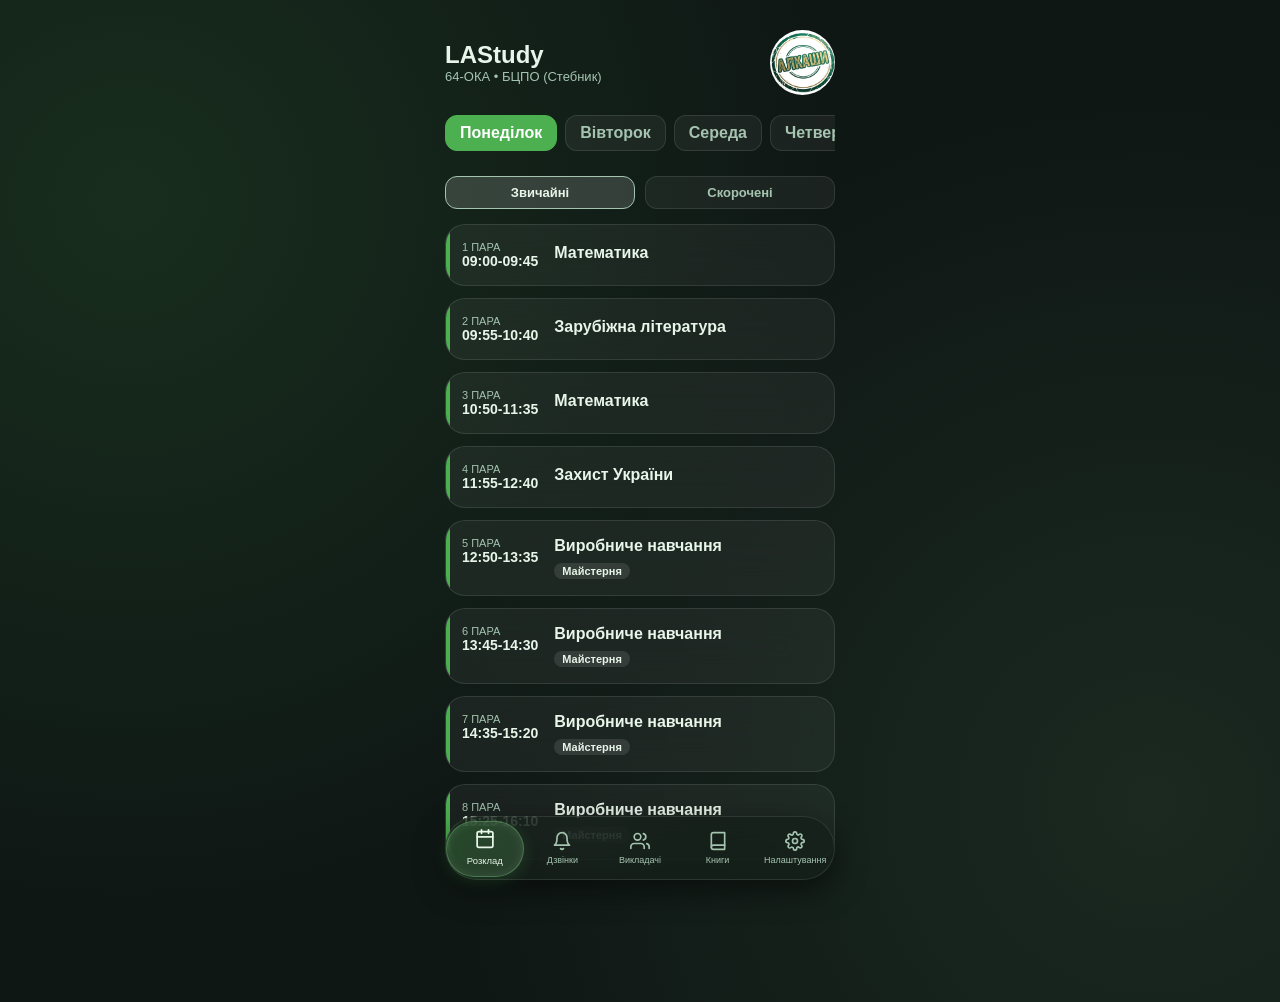
==== study/index.html @ 7fcb8251 "Implement book section with cards in index.html Added a new book section with cards displaying book " ====
<!DOCTYPE html>
<html lang="uk">
<head>
    <meta charset="UTF-8">
    <meta name="viewport" content="width=device-width, initial-scale=1.0, maximum-scale=1.0, user-scalable=no">
    <title>LAStudy - БЦПО 64-ОКА</title>
    
    <link rel="manifest" href="manifest.json">
    <meta name="theme-color" content="#4CAF50">
    <meta name="apple-mobile-web-app-capable" content="yes">
    <meta name="apple-mobile-web-app-status-bar-style" content="black-translucent">
    <link rel="apple-touch-icon" href="stamp.png">

    <style>
        :root {
            --bg: #0f1715;
            --glass: rgba(255, 255, 255, 0.05);
            --glass-border: rgba(255, 255, 255, 0.1);
            --primary: #4CAF50;
            --accent: #81C784;
            --text: #E8F5E9;
            --text-muted: #A5C4B0;
            --danger: #FF5252;
        }
        
        body.theme-independence {
            --bg: #0a1930;
            --primary: #0057B7;
            --accent: #FFD700;
            --glass: rgba(255, 255, 255, 0.08);
            --glass-border: rgba(255, 215, 0, 0.3);
        }

        * { box-sizing: border-box; margin: 0; padding: 0; font-family: -apple-system, BlinkMacSystemFont, "Segoe UI", Roboto, sans-serif; -webkit-tap-highlight-color: transparent; }
        body { background: var(--bg); background-image: radial-gradient(circle at 10% 20%, rgba(76, 175, 80, 0.15) 0%, transparent 50%), radial-gradient(circle at 90% 80%, rgba(129, 199, 132, 0.1) 0%, transparent 50%); color: var(--text); min-height: 100vh; display: flex; justify-content: center; transition: background 0.5s; overflow-x: hidden; }
        
        .app-container { width: 100%; max-width: 430px; padding: 20px 20px 130px 20px; position: relative; }
        
        header { display: flex; justify-content: space-between; align-items: center; margin-bottom: 20px; margin-top: 10px; }
        .header-title h1 { font-size: 24px; font-weight: 800; }
        .header-title p { font-size: 13px; color: var(--text-muted); }
        .stamp-img { width: 65px; height: 65px; border-radius: 50%; object-fit: cover; mix-blend-mode: screen; filter: contrast(1.2); }

        .days-nav { display: flex; gap: 8px; overflow-x: auto; padding-bottom: 10px; margin-bottom: 15px; padding-right: 15px; scrollbar-width: thin; }
        .days-nav::-webkit-scrollbar { height: 4px; }
        .days-nav::-webkit-scrollbar-thumb { background: var(--glass-border); border-radius: 4px; }
        .day-btn { padding: 8px 14px; border-radius: 12px; background: var(--glass); border: 1px solid var(--glass-border); color: var(--text-muted); font-weight: 600; cursor: pointer; transition: 0.2s; white-space: nowrap; flex-shrink: 0; }
        .day-btn.active { background: var(--primary); color: white; border-color: var(--primary); }

        .schedule-mode-toggle { display: flex; gap: 10px; margin-bottom: 15px; }
        .schedule-mode-toggle button { flex: 1; padding: 8px; border-radius: 12px; background: var(--glass); border: 1px solid var(--glass-border); color: var(--text-muted); cursor: pointer; font-weight: 600; font-size: 13px; transition: 0.2s; }
        .schedule-mode-toggle button.active { background: rgba(255,255,255,0.15); color: var(--text); border-color: var(--text-muted); }

        .substitution-alert { background: rgba(255, 82, 82, 0.15); border: 1px solid rgba(255, 82, 82, 0.3); backdrop-filter: blur(20px); border-radius: 16px; padding: 16px; margin-bottom: 20px; display: none; animation: pulse 2s infinite alternate; align-items: center; gap: 12px; }
        .substitution-alert.show { display: flex; }
        @keyframes pulse { 0% { box-shadow: 0 0 0 0 rgba(255, 82, 82, 0.2); } 100% { box-shadow: 0 0 0 10px rgba(255, 82, 82, 0); } }
        .sub-text h3 { color: var(--danger); font-size: 15px; margin-bottom: 4px; }
        .sub-text p { font-size: 13px; color: var(--text); line-height: 1.4; }

        .class-card { 
            background: var(--glass); backdrop-filter: blur(24px); border: 1px solid var(--glass-border); 
            border-radius: 20px; padding: 16px; margin-bottom: 12px; display: flex; gap: 16px; 
            position: relative; transition: transform 0.3s cubic-bezier(0.34, 1.56, 0.64, 1), box-shadow 0.3s; 
            cursor: pointer; overflow: hidden;
        }
        .class-card:hover { transform: scale(1.02); box-shadow: 0 10px 25px rgba(0,0,0,0.3); z-index: 10; }
        .class-card::before { content: ''; position: absolute; top: 0; left: 0; width: 4px; height: 100%; background: var(--primary); border-radius: 4px 0 0 4px; }
        .class-card.is-sub { background: rgba(255, 82, 82, 0.05); border-color: rgba(255, 82, 82, 0.2); }
        .class-card.is-sub::before { background: var(--danger); }
        
        .time-col { display: flex; flex-direction: column; min-width: 75px; }
        .time-start { font-weight: bold; font-size: 14px; }
        .time-start.short-time { color: var(--accent); }
        .lesson-num { font-size: 11px; color: var(--text-muted); text-transform: uppercase; }
        
        .info-col { flex: 1; display: flex; flex-direction: column; justify-content: center; }
        .info-col h3 { font-size: 16px; margin-bottom: 4px; }
        .room-badge { display: inline-block; background: rgba(255,255,255,0.1); padding: 2px 8px; border-radius: 8px; font-size: 11px; margin-top: 4px; font-weight: 600; align-self: flex-start; }
        
        .sub-badge { color: var(--danger); font-size: 12px; font-weight: bold; margin-top: 4px; display: flex; align-items: center; gap: 6px; }
        .sub-badge svg { width: 14px; height: 14px; stroke: currentColor; fill: none; stroke-width: 2; stroke-linecap: round; stroke-linejoin: round; }
        .old-info { text-decoration: line-through; opacity: 0.5; font-size: 12px; margin-top: 2px; display: block; }
        
        .time-info {
            max-height: 0; opacity: 0; overflow: hidden; transition: all 0.3s ease;
            font-size: 12px; font-weight: 600; margin-top: 0;
            display: flex; align-items: center; gap: 6px;
        }
        .class-card:hover .time-info { max-height: 30px; opacity: 1; margin-top: 8px; }
        .time-info svg { width: 14px; height: 14px; stroke: currentColor; fill: none; stroke-width: 2; stroke-linecap: round; stroke-linejoin: round; }

        .bell-toggle { display: flex; gap: 10px; margin-bottom: 20px; }
        .bell-toggle button { flex: 1; padding: 10px; border-radius: 12px; background: var(--glass); border: 1px solid var(--glass-border); color: var(--text); cursor: pointer; font-weight: 600; }
        .bell-toggle button.active { background: var(--primary); border-color: var(--primary); color: white; }
        
        .bell-row { display: flex; justify-content: space-between; align-items: center; padding: 12px 16px; background: var(--glass); border: 1px solid var(--glass-border); border-radius: 12px; margin-bottom: 8px; }
        .bell-num { font-weight: bold; color: var(--accent); width: 30px; }
        .bell-time { flex: 1; font-size: 15px; }
        .bell-break { font-size: 12px; color: var(--text-muted); background: rgba(255,255,255,0.1); padding: 2px 8px; border-radius: 6px; }

        .teacher-card { background: var(--glass); backdrop-filter: blur(24px); border: 1px solid var(--glass-border); border-radius: 16px; padding: 16px; margin-bottom: 12px; }
        .teacher-card h3 { font-size: 16px; margin-bottom: 6px; color: var(--primary); }
        .teacher-card .subjects { font-size: 13px; color: var(--text); margin-bottom: 8px; line-height: 1.4; }
        .teacher-card .room { display: inline-flex; align-items: center; gap: 6px; font-size: 12px; font-weight: 600; color: var(--accent); background: rgba(129, 199, 132, 0.1); padding: 4px 10px; border-radius: 8px; }
        .teacher-card .room svg { width: 14px; height: 14px; stroke: currentColor; fill: none; stroke-width: 2; }

        .book-card { display: flex; gap: 16px; background: var(--glass); backdrop-filter: blur(24px); border: 1px solid var(--glass-border); border-radius: 16px; padding: 12px; margin-bottom: 12px; }
        .book-cover { width: 80px; height: 110px; border-radius: 8px; object-fit: cover; background: rgba(255,255,255,0.1); display: flex; align-items: center; justify-content: center; color: var(--text-muted); font-size: 24px; flex-shrink: 0; }
        .book-cover img { width: 100%; height: 100%; object-fit: cover; border-radius: 8px; }
        .book-info { flex: 1; display: flex; flex-direction: column; justify-content: center; }
        .book-info h3 { font-size: 15px; margin-bottom: 4px; line-height: 1.3; }
        .book-info p { font-size: 12px; color: var(--text-muted); margin-bottom: 10px; }
        .book-actions { display: flex; gap: 8px; }
        .btn-book { padding: 6px 12px; border-radius: 8px; font-size: 12px; font-weight: 600; text-decoration: none; display: inline-flex; align-items: center; gap: 4px; }
        .btn-read { background: var(--primary); color: white; }
        .btn-download { background: rgba(255,255,255,0.1); color: var(--text); }

        .liquid-nav-container {
            position: fixed; bottom: 20px; left: 50%; transform: translateX(-50%);
            width: calc(100% - 40px); max-width: 390px; height: 64px;
            background: rgba(20, 30, 25, 0.7);
            backdrop-filter: blur(30px); -webkit-backdrop-filter: blur(30px);
            border: 1px solid var(--glass-border);
            border-radius: 32px;
            box-shadow: 0 10px 30px rgba(0,0,0,0.5);
            z-index: 100; display: flex; justify-content: space-around; align-items: center;
            touch-action: none;
        }

        .nav-blob {
            position: absolute; top: 4px; left: 0;
            width: calc(100% / 5); height: 56px;
            background: linear-gradient(135deg, rgba(76, 175, 80, 0.3), rgba(129, 199, 132, 0.2));
            border: 1px solid rgba(129, 199, 132, 0.4);
            border-radius: 28px;
            backdrop-filter: blur(10px);
            box-shadow: 0 4px 15px rgba(76, 175, 80, 0.2), inset 0 0 10px rgba(255,255,255,0.1);
            transition: transform 0.4s cubic-bezier(0.34, 1.56, 0.64, 1);
            z-index: 1;
            pointer-events: none;
        }

        .nav-item {
            position: relative; z-index: 2; flex: 1; height: 100%;
            display: flex; flex-direction: column; justify-content: center; align-items: center;
            color: var(--text-muted); font-size: 9px; cursor: pointer;
            transition: color 0.3s, transform 0.3s;
        }
        .nav-item.active { color: var(--text); transform: scale(1.05); }
        .nav-icon svg { width: 20px; height: 20px; stroke: currentColor; fill: none; stroke-width: 2; stroke-linecap: round; stroke-linejoin: round; transition: transform 0.3s; margin-bottom: 2px; }
        .nav-item.active .nav-icon svg { transform: translateY(-2px); }

        .screen { display: none; } .screen.active { display: block; animation: fadeIn 0.3s ease; }
        @keyframes fadeIn { from { opacity: 0; transform: translateY(10px); } to { opacity: 1; transform: translateY(0); } }

        .about-card { background: var(--glass); border: 1px solid var(--glass-border); border-radius: 20px; padding: 24px; text-align: center; }
        .btn-tg { background: #229ED9; color: white; text-decoration: none; padding: 12px 24px; border-radius: 12px; font-weight: bold; display: flex; align-items: center; justify-content: center; gap: 8px; margin-top: 15px; width: 100%; border: none; cursor: pointer; }
    </style>
</head>
<body>

<div class="app-container">
    <header>
        <div class="header-title">
            <h1>LAStudy</h1>
            <p>64-ОКА • БЦПО (Стебник)</p>
        </div>
        <img src="stamp.png" alt="Алкаши" class="stamp-img">
    </header>

    <div id="tab-schedule" class="screen active">
        <div class="days-nav" id="daysNav"></div>
        <div class="schedule-mode-toggle">
            <button id="btnModeRegular" class="active" onclick="setScheduleMode('regular')">Звичайні</button>
            <button id="btnModeShort" onclick="setScheduleMode('short')">Скорочені</button>
        </div>
        <div class="substitution-alert" id="subAlert">
            <div style="color: #FF5252;">
                <svg width="24" height="24" viewBox="0 0 24 24" fill="none" stroke="currentColor" stroke-width="2" stroke-linecap="round" stroke-linejoin="round"><path d="M10.29 3.86L1.82 18a2 2 0 0 0 1.71 3h16.94a2 2 0 0 0 1.71-3L13.71 3.86a2 2 0 0 0-3.42 0z"></path><line x1="12" y1="9" x2="12" y2="13"></line><line x1="12" y1="17" x2="12.01" y2="17"></line></svg>
            </div>
            <div class="sub-text">
                <h3>Увага! Заміни</h3>
                <p id="subAlertText"></p>
            </div>
        </div>
        <div id="scheduleList"></div>
    </div>

    <div id="tab-bells" class="screen">
        <h2 style="margin-bottom: 15px;">Розклад дзвінків</h2>
        <div class="bell-toggle">
            <button id="btnRegular" class="active" onclick="switchBells('regular')">Звичайні</button>
            <button id="btnShort" onclick="switchBells('short')">Скорочені</button>
        </div>
        <div id="bellsList"></div>
    </div>

    <div id="tab-teachers" class="screen">
        <h2 style="margin-bottom: 15px;">Викладачі</h2>
        <div id="teachersList"></div>
    </div>

    <div id="tab-books" class="screen">
        <h2 style="margin-bottom: 15px;">Бібліотека</h2>
        <div id="booksList"></div>
    </div>

    <div id="tab-settings" class="screen">
        <div class="about-card">
            <h2>LAStudy</h2>
            <p>Додаток для групи <b>64-ОКА</b>.<br>БЦПО (філія м. Стебник).</p>
            <p style="font-size: 12px; margin-top: 20px;">Розроблено командою <b>Aurionyx</b><br>на замовлення <b>@UwU_OwO3</b></p>
            <a href="https://t.me/+uTqAdMylt85jYmIy" class="btn-tg" target="_blank">
                <svg width="18" height="18" viewBox="0 0 24 24" fill="none" stroke="currentColor" stroke-width="2" stroke-linecap="round" stroke-linejoin="round"><line x1="22" y1="2" x2="11" y2="13"></line><polygon points="22 2 15 22 11 13 2 9 22 2"></polygon></svg>
                Перейти в "Алкаши"
            </a>
        </div>
    </div>
</div>

<div class="liquid-nav-container" id="liquidNav">
    <div class="nav-blob" id="navBlob"></div>
    
    <div class="nav-item active" data-index="0" onclick="switchTab('schedule', this, 0)">
        <span class="nav-icon">
            <svg viewBox="0 0 24 24"><rect x="3" y="4" width="18" height="18" rx="2" ry="2"></rect><line x1="16" y1="2" x2="16" y2="6"></line><line x1="8" y1="2" x2="8" y2="6"></line><line x1="3" y1="10" x2="21" y2="10"></line></svg>
        </span>
        <span>Розклад</span>
    </div>
    <div class="nav-item" data-index="1" onclick="switchTab('bells', this, 1)">
        <span class="nav-icon">
            <svg viewBox="0 0 24 24"><path d="M18 8A6 6 0 0 0 6 8c0 7-3 9-3 9h18s-3-2-3-9"></path><path d="M13.73 21a2 2 0 0 1-3.46 0"></path></svg>
        </span>
        <span>Дзвінки</span>
    </div>
    <div class="nav-item" data-index="2" onclick="switchTab('teachers', this, 2)">
        <span class="nav-icon">
            <svg viewBox="0 0 24 24"><path d="M17 21v-2a4 4 0 0 0-4-4H5a4 4 0 0 0-4 4v2"></path><circle cx="9" cy="7" r="4"></circle><path d="M23 21v-2a4 4 0 0 0-3-3.87"></path><path d="M16 3.13a4 4 0 0 1 0 7.75"></path></svg>
        </span>
        <span>Викладачі</span>
    </div>
    <div class="nav-item" data-index="3" onclick="switchTab('books', this, 3)">
        <span class="nav-icon">
            <svg viewBox="0 0 24 24"><path d="M4 19.5A2.5 2.5 0 0 1 6.5 17H20"></path><path d="M6.5 2H20v20H6.5A2.5 2.5 0 0 1 4 19.5v-15A2.5 2.5 0 0 1 6.5 2z"></path></svg>
        </span>
        <span>Книги</span>
    </div>
    <div class="nav-item" data-index="4" onclick="switchTab('settings', this, 4)">
        <span class="nav-icon">
            <svg viewBox="0 0 24 24"><circle cx="12" cy="12" r="3"></circle><path d="M19.4 15a1.65 1.65 0 0 0 .33 1.82l.06.06a2 2 0 0 1 0 2.83 2 2 0 0 1-2.83 0l-.06-.06a1.65 1.65 0 0 0-1.82-.33 1.65 1.65 0 0 0-1 1.51V21a2 2 0 0 1-2 2 2 2 0 0 1-2-2v-.09A1.65 1.65 0 0 0 9 19.4a1.65 1.65 0 0 0-1.82.33l-.06.06a2 2 0 0 1-2.83 0 2 2 0 0 1 0-2.83l.06-.06a1.65 1.65 0 0 0 .33-1.82 1.65 1.65 0 0 0-1.51-1H3a2 2 0 0 1-2-2 2 2 0 0 1 2-2h.09A1.65 1.65 0 0 0 4.6 9a1.65 1.65 0 0 0-.33-1.82l-.06-.06a2 2 0 0 1 0-2.83 2 2 0 0 1 2.83 0l.06.06a1.65 1.65 0 0 0 1.82.33H9a1.65 1.65 0 0 0 1-1.51V3a2 2 0 0 1 2-2 2 2 0 0 1 2 2v.09a1.65 1.65 0 0 0 1 1.51 1.65 1.65 0 0 0 1.82-.33l.06-.06a2 2 0 0 1 2.83 0 2 2 0 0 1 0 2.83l-.06.06a1.65 1.65 0 0 0-.33 1.82V9a1.65 1.65 0 0 0 1.51 1H21a2 2 0 0 1 2 2 2 2 0 0 1-2 2h-.09a1.65 1.65 0 0 0-1.51 1z"></path></svg>
        </span>
        <span>Налаштування</span>
    </div>
</div>

<script src="data.js"></script>

<script>
    const ICONS = {
        warning: `<svg viewBox="0 0 24 24"><path d="M10.29 3.86L1.82 18a2 2 0 0 0 1.71 3h16.94a2 2 0 0 0 1.71-3L13.71 3.86a2 2 0 0 0-3.42 0z"></path><line x1="12" y1="9" x2="12" y2="13"></line><line x1="12" y1="17" x2="12.01" y2="17"></line></svg>`,
        clock: `<svg viewBox="0 0 24 24"><circle cx="12" cy="12" r="10"></circle><polyline points="12 6 12 12 16 14"></polyline></svg>`,
        play: `<svg viewBox="0 0 24 24"><polygon points="5 3 19 12 5 21 5 3"></polygon></svg>`,
        check: `<svg viewBox="0 0 24 24"><polyline points="20 6 9 17 4 12"></polyline></svg>`,
        location: `<svg viewBox="0 0 24 24"><path d="M21 10c0 7-9 13-9 13s-9-6-9-13a9 9 0 0 1 18 0z"></path><circle cx="12" cy="10" r="3"></circle></svg>`,
        book: `<svg viewBox="0 0 24 24"><path d="M4 19.5A2.5 2.5 0 0 1 6.5 17H20"></path><path d="M6.5 2H20v20H6.5A2.5 2.5 0 0 1 4 19.5v-15A2.5 2.5 0 0 1 6.5 2z"></path></svg>`
    };

    const daysOfWeek = ["Понеділок", "Вівторок", "Середа", "Четвер", "П'ятниця"];
    let currentDay = "Понеділок";
    let isShortenedMode = false; 

    document.addEventListener('DOMContentLoaded', () => {
        checkHoliday();
        const today = new Date().getDay(); 
        if (today >= 1 && today <= 5) {
            currentDay = daysOfWeek[today - 1];
        }
        renderDaysNav();
        renderSchedule();
        renderBells(regularBells); 
        renderTeachers();
        renderBooks();
        setInterval(updateCardTimes, 60000); 
        
        setTimeout(() => moveBlob(0), 100);
    });

    function checkHoliday() {
        const now = new Date();
        const month = String(now.getMonth() + 1).padStart(2, '0');
        const day = String(now.getDate()).padStart(2, '0');
        const dateKey = `${month}-${day}`;
        if (holidays && holidays[dateKey] && dateKey === "08-24") {
            document.body.classList.add('theme-independence');
        }
    }

    function renderDaysNav() {
        const nav = document.getElementById('daysNav');
        nav.innerHTML = '';
        daysOfWeek.forEach(day => {
            const btn = document.createElement('div');
            btn.className = `day-btn ${day === currentDay ? 'active' : ''}`;
            btn.innerText = day;
            btn.onclick = () => {
                currentDay = day;
                renderDaysNav();
                renderSchedule();
            };
            nav.appendChild(btn);
        });
    }

    function setScheduleMode(mode) {
        isShortenedMode = (mode === 'short');
        document.getElementById('btnModeRegular').classList.toggle('active', !isShortenedMode);
        document.getElementById('btnModeShort').classList.toggle('active', isShortenedMode);
        renderSchedule();
    }

    function getMinutesText(mins) {
        if (mins % 10 === 1 && mins % 100 !== 11) return `${mins} хвилину`;
        if ([2, 3, 4].includes(mins % 10) && ![12, 13, 14].includes(mins % 100)) return `${mins} хвилини`;
        return `${mins} хвилин`;
    }

    function updateCardTimes() {
        const now = new Date();
        const currentMins = now.getHours() * 60 + now.getMinutes();
        document.querySelectorAll('.class-card').forEach(card => {
            const timeInfo = card.querySelector('.time-info');
            if (!timeInfo) return;
            const startMins = parseInt(card.dataset.start);
            const endMins = parseInt(card.dataset.end);
            
            if (currentDay === daysOfWeek[now.getDay() - 1]) {
                if (currentMins >= startMins && currentMins < endMins) {
                    const endTimeStr = card.querySelector('.time-start').innerText.split('-')[1];
                    timeInfo.innerHTML = `${ICONS.play} Зараз триває (до ${endTimeStr})`;
                    timeInfo.style.color = "var(--primary)";
                } else if (currentMins < startMins) {
                    const diff = startMins - currentMins;
                    timeInfo.innerHTML = `${ICONS.clock} До початку ${getMinutesText(diff)}`;
                    timeInfo.style.color = "var(--accent)";
                } else {
                    timeInfo.innerHTML = `${ICONS.check} Вже закінчилась`;
                    timeInfo.style.color = "var(--text-muted)";
                }
            } else {
                timeInfo.innerHTML = ""; 
            }
        });
    }

    function renderSchedule() {
        const list = document.getElementById('scheduleList');
        const alertBox = document.getElementById('subAlert');
        const alertText = document.getElementById('subAlertText');
        
        list.innerHTML = '';
        alertBox.classList.remove('show');

        const now = new Date();
        const dateStr = now.toISOString().split('T')[0];
        const daySchedule = weeklySchedule[currentDay] || [];
        const todaySubs = substitutions[dateStr];

        if (todaySubs && todaySubs.length > 0 && currentDay === daysOfWeek[now.getDay() - 1]) {
            alertBox.classList.add('show');
            alertText.innerText = `На сьогодні є зміни. Перевірте розклад!`;
        }

        if (daySchedule.length === 0) {
            list.innerHTML = '<p style="text-align:center; color: var(--text-muted); margin-top: 20px;">Пар немає. Відпочиваємо! 🎉</p>';
            return;
        }

        daySchedule.forEach((lesson) => {
            let sub = null;
            if (todaySubs && currentDay === daysOfWeek[now.getDay() - 1]) {
                sub = todaySubs.find(s => s.num === lesson.num);
            }

            let displayTime = lesson.time;
            if (isShortenedMode) {
                const shortBell = shortBells.find(b => b.num === lesson.num);
                if (shortBell) displayTime = shortBell.time.replace(/\s+/g, '');
            }

            const [startH, startM] = displayTime.split('-')[0].split(':');
            const [endH, endM] = displayTime.split('-')[1].split(':');
            const startMins = parseInt(startH) * 60 + parseInt(startM);
            const endMins = parseInt(endH) * 60 + parseInt(endM);

            const card = document.createElement('div');
            card.className = `class-card ${sub ? 'is-sub' : ''}`;
            card.dataset.start = startMins;
            card.dataset.end = endMins;
            
            let html = `
                <div class="time-col">
                    <span class="lesson-num">${lesson.num} пара</span>
                    <span class="time-start ${isShortenedMode ? 'short-time' : ''}">${displayTime}</span>
                </div>
                <div class="info-col">
            `;

            if (sub) {
                html += `
                    <h3>${sub.subject}</h3>
                    <span class="sub-badge">${ICONS.warning} Заміна</span>
                    <span class="old-info">Було: ${lesson.subject}</span>
                `;
            } else {
                html += `
                    <h3>${lesson.subject}</h3>
                    ${lesson.room ? `<span class="room-badge">${lesson.room}</span>` : ''}
                `;
            }

            html += `<div class="time-info"></div></div>`;
            card.innerHTML = html;
            list.appendChild(card);
        });

        updateCardTimes();
    }

    function renderBells(data) {
        const list = document.getElementById('bellsList');
        list.innerHTML = '';
        data.forEach(bell => {
            const row = document.createElement('div');
            row.className = 'bell-row';
            row.innerHTML = `
                <div class="bell-num">${bell.num}</div>
                <div class="bell-time">${bell.time}</div>
                <div class="bell-break">${bell.break}</div>
            `;
            list.appendChild(row);
        });
    }

    function switchBells(type) {
        document.getElementById('btnRegular').classList.remove('active');
        document.getElementById('btnShort').classList.remove('active');
        if (type === 'regular') {
            document.getElementById('btnRegular').classList.add('active');
            renderBells(regularBells);
        } else {
            document.getElementById('btnShort').classList.add('active');
            renderBells(shortBells);
        }
    }

    function renderTeachers() {
        const list = document.getElementById('teachersList');
        if (!list) return;
        list.innerHTML = '';
        if (typeof teachersList === 'undefined') return;

        teachersList.forEach(teacher => {
            const card = document.createElement('div');
            card.className = 'teacher-card';
            card.innerHTML = `
                <h3>${teacher.name}</h3>
                <div class="subjects">${teacher.subjects}</div>
                <div class="room">${ICONS.location} ${teacher.room}</div>
            `;
            list.appendChild(card);
        });
    }

    function renderBooks() {
        const list = document.getElementById('booksList');
        if (!list) return;
        list.innerHTML = '';

        if (typeof booksList === 'undefined' || booksList.length === 0) {
            list.innerHTML = '<p style="text-align:center; color: var(--text-muted);">Книг поки немає.</p>';
            return;
        }

        booksList.forEach(book => {
            const card = document.createElement('div');
            card.className = 'book-card';
            
            const coverHTML = book.cover 
                ? `<img src="${book.cover}" alt="${book.title}">` 
                : `<span>${ICONS.book}</span>`;

            card.innerHTML = `
                <div class="book-cover">${coverHTML}</div>
                <div class="book-info">
                    <h3>${book.title}</h3>
                    <p>${book.author}</p>
                    <div class="book-actions">
                        <a href="${book.file}" target="_blank" class="btn-book btn-read">Читати</a>
                        <a href="${book.file}" download class="btn-book btn-download">Скачати</a>
                    </div>
                </div>
            `;
            list.appendChild(card);
        });
    }

    const navContainer = document.getElementById('liquidNav');
    const navBlob = document.getElementById('navBlob');
    const navItems = document.querySelectorAll('.nav-item');
    const itemWidth = navContainer.offsetWidth / navItems.length;

    let isDragging = false;
    let startX = 0;
    let currentBlobX = 0;
    let currentIndex = 0;

    function moveBlob(index) {
        currentIndex = index;
        const targetX = index * itemWidth;
        navBlob.style.transition = 'transform 0.4s cubic-bezier(0.34, 1.56, 0.64, 1)';
        navBlob.style.transform = `translateX(${targetX}px)`;
        navItems.forEach((item, i) => {
            item.classList.toggle('active', i === index);
        });
    }

    function switchTab(tabId, navElement, index) {
        document.querySelectorAll('.screen').forEach(el => el.classList.remove('active'));
        document.getElementById('tab-' + tabId).classList.add('active');
        moveBlob(index);
    }

    function onDragStart(e) {
        isDragging = true;
        startX = e.type.includes('mouse') ? e.pageX : e.touches[0].pageX;
        currentBlobX = currentIndex * itemWidth;
        navBlob.style.transition = 'none';
    }

    function onDragMove(e) {
        if (!isDragging) return;
        const x = e.type.includes('mouse') ? e.pageX : e.touches[0].pageX;
        const walk = (x - startX);
        let newX = currentBlobX + walk;
        if (newX < 0) newX = 0;
        if (newX > itemWidth * (navItems.length - 1)) newX = itemWidth * (navItems.length - 1);
        navBlob.style.transform = `translateX(${newX}px)`;
    }

    function onDragEnd() {
        if (!isDragging) return;
        isDragging = false;
        const transformValue = window.getComputedStyle(navBlob).transform;
        let currentX = 0;
        if (transformValue !== 'none') {
            const matrix = new DOMMatrix(transformValue);
            currentX = matrix.m41;
        }
        const nearestIndex = Math.round(currentX / itemWidth);
        navBlob.style.transition = 'transform 0.4s cubic-bezier(0.34, 1.56, 0.64, 1)';
        moveBlob(nearestIndex);
        navItems[nearestIndex].click();
    }

    navContainer.addEventListener('mousedown', onDragStart);
    navContainer.addEventListener('mousemove', onDragMove);
    navContainer.addEventListener('mouseup', onDragEnd);
    navContainer.addEventListener('mouseleave', onDragEnd);
    navContainer.addEventListener('touchstart', onDragStart, { passive: true });
    navContainer.addEventListener('touchmove', onDragMove, { passive: true });
    navContainer.addEventListener('touchend', onDragEnd);
    
    window.addEventListener('resize', () => {
        const newItemWidth = navContainer.offsetWidth / navItems.length;
        moveBlob(currentIndex);
    });
</script>

<script>
  if ('serviceWorker' in navigator) {
    window.addEventListener('load', () => {
      navigator.serviceWorker.register('sw.js')
        .then(registration => { console.log('SW OK'); })
        .catch(err => { console.log('SW Error', err); });
    });
  }
</script>

</body>
</html>
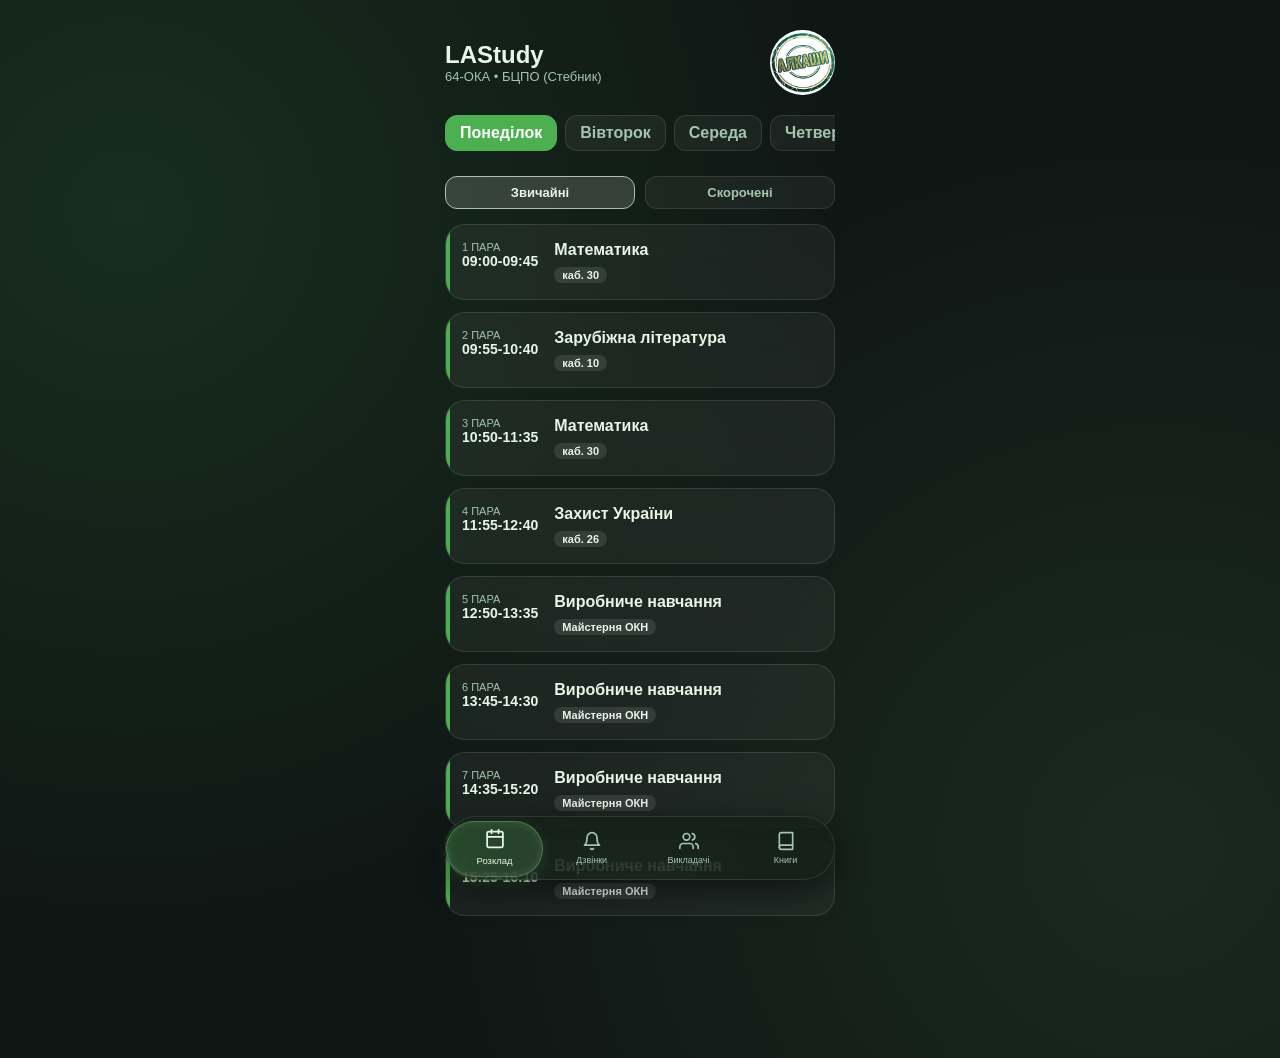
==== commit 339800c0: "Refactor navigation and remove settings tab Removed settings tab and adjusted layout for navigation " ====
--- a/study/index.html
+++ b/study/index.html
@@ -127,9 +127,10 @@
             touch-action: none;
         }
 
+        /* ТЕПЕРЬ ДЕЛИМ НА 4 ЧАСТИ */
         .nav-blob {
             position: absolute; top: 4px; left: 0;
-            width: calc(100% / 5); height: 56px;
+            width: calc(100% / 4); height: 56px;
             background: linear-gradient(135deg, rgba(76, 175, 80, 0.3), rgba(129, 199, 132, 0.2));
             border: 1px solid rgba(129, 199, 132, 0.4);
             border-radius: 28px;
@@ -152,9 +153,6 @@
 
         .screen { display: none; } .screen.active { display: block; animation: fadeIn 0.3s ease; }
         @keyframes fadeIn { from { opacity: 0; transform: translateY(10px); } to { opacity: 1; transform: translateY(0); } }
-
-        .about-card { background: var(--glass); border: 1px solid var(--glass-border); border-radius: 20px; padding: 24px; text-align: center; }
-        .btn-tg { background: #229ED9; color: white; text-decoration: none; padding: 12px 24px; border-radius: 12px; font-weight: bold; display: flex; align-items: center; justify-content: center; gap: 8px; margin-top: 15px; width: 100%; border: none; cursor: pointer; }
     </style>
 </head>
 <body>
@@ -165,7 +163,8 @@
             <h1>LAStudy</h1>
             <p>64-ОКА • БЦПО (Стебник)</p>
         </div>
-        <img src="stamp.png" alt="Алкаши" class="stamp-img">
+        <!-- Сюда просто загрузи новую картинку stamp.png -->
+        <img src="stamp.png" alt="Logo" class="stamp-img">
     </header>
 
     <div id="tab-schedule" class="screen active">
@@ -205,17 +204,7 @@
         <div id="booksList"></div>
     </div>
 
-    <div id="tab-settings" class="screen">
-        <div class="about-card">
-            <h2>LAStudy</h2>
-            <p>Додаток для групи <b>64-ОКА</b>.<br>БЦПО (філія м. Стебник).</p>
-            <p style="font-size: 12px; margin-top: 20px;">Розроблено командою <b>Aurionyx</b><br>на замовлення <b>@UwU_OwO3</b></p>
-            <a href="https://t.me/+uTqAdMylt85jYmIy" class="btn-tg" target="_blank">
-                <svg width="18" height="18" viewBox="0 0 24 24" fill="none" stroke="currentColor" stroke-width="2" stroke-linecap="round" stroke-linejoin="round"><line x1="22" y1="2" x2="11" y2="13"></line><polygon points="22 2 15 22 11 13 2 9 22 2"></polygon></svg>
-                Перейти в "Алкаши"
-            </a>
-        </div>
-    </div>
+    <!-- Вкладка налаштувань ПОВНІСТЮ УДАЛЕНА -->
 </div>
 
 <div class="liquid-nav-container" id="liquidNav">
@@ -244,12 +233,6 @@
             <svg viewBox="0 0 24 24"><path d="M4 19.5A2.5 2.5 0 0 1 6.5 17H20"></path><path d="M6.5 2H20v20H6.5A2.5 2.5 0 0 1 4 19.5v-15A2.5 2.5 0 0 1 6.5 2z"></path></svg>
         </span>
         <span>Книги</span>
-    </div>
-    <div class="nav-item" data-index="4" onclick="switchTab('settings', this, 4)">
-        <span class="nav-icon">
-            <svg viewBox="0 0 24 24"><circle cx="12" cy="12" r="3"></circle><path d="M19.4 15a1.65 1.65 0 0 0 .33 1.82l.06.06a2 2 0 0 1 0 2.83 2 2 0 0 1-2.83 0l-.06-.06a1.65 1.65 0 0 0-1.82-.33 1.65 1.65 0 0 0-1 1.51V21a2 2 0 0 1-2 2 2 2 0 0 1-2-2v-.09A1.65 1.65 0 0 0 9 19.4a1.65 1.65 0 0 0-1.82.33l-.06.06a2 2 0 0 1-2.83 0 2 2 0 0 1 0-2.83l.06-.06a1.65 1.65 0 0 0 .33-1.82 1.65 1.65 0 0 0-1.51-1H3a2 2 0 0 1-2-2 2 2 0 0 1 2-2h.09A1.65 1.65 0 0 0 4.6 9a1.65 1.65 0 0 0-.33-1.82l-.06-.06a2 2 0 0 1 0-2.83 2 2 0 0 1 2.83 0l.06.06a1.65 1.65 0 0 0 1.82.33H9a1.65 1.65 0 0 0 1-1.51V3a2 2 0 0 1 2-2 2 2 0 0 1 2 2v.09a1.65 1.65 0 0 0 1 1.51 1.65 1.65 0 0 0 1.82-.33l.06-.06a2 2 0 0 1 2.83 0 2 2 0 0 1 0 2.83l-.06.06a1.65 1.65 0 0 0-.33 1.82V9a1.65 1.65 0 0 0 1.51 1H21a2 2 0 0 1 2 2 2 2 0 0 1-2 2h-.09a1.65 1.65 0 0 0-1.51 1z"></path></svg>
-        </span>
-        <span>Налаштування</span>
     </div>
 </div>
 
@@ -361,13 +344,23 @@
         alertBox.classList.remove('show');
 
         const now = new Date();
-        const dateStr = now.toISOString().split('T')[0];
+        const currentDayIndex = daysOfWeek.indexOf(currentDay);
+        const todayIndex = now.getDay() - 1; 
+        const diffDays = currentDayIndex - todayIndex;
+        const targetDate = new Date(now);
+        targetDate.setDate(now.getDate() + diffDays);
+        
+        const yyyy = targetDate.getFullYear();
+        const mm = String(targetDate.getMonth() + 1).padStart(2, '0');
+        const dd = String(targetDate.getDate()).padStart(2, '0');
+        const dateStr = `${yyyy}-${mm}-${dd}`;
+
         const daySchedule = weeklySchedule[currentDay] || [];
         const todaySubs = substitutions[dateStr];
 
-        if (todaySubs && todaySubs.length > 0 && currentDay === daysOfWeek[now.getDay() - 1]) {
+        if (todaySubs && todaySubs.length > 0) {
             alertBox.classList.add('show');
-            alertText.innerText = `На сьогодні є зміни. Перевірте розклад!`;
+            alertText.innerText = `На цей день є зміни. Перевірте розклад!`;
         }
 
         if (daySchedule.length === 0) {
@@ -377,7 +370,7 @@
 
         daySchedule.forEach((lesson) => {
             let sub = null;
-            if (todaySubs && currentDay === daysOfWeek[now.getDay() - 1]) {
+            if (todaySubs) {
                 sub = todaySubs.find(s => s.num === lesson.num);
             }
 
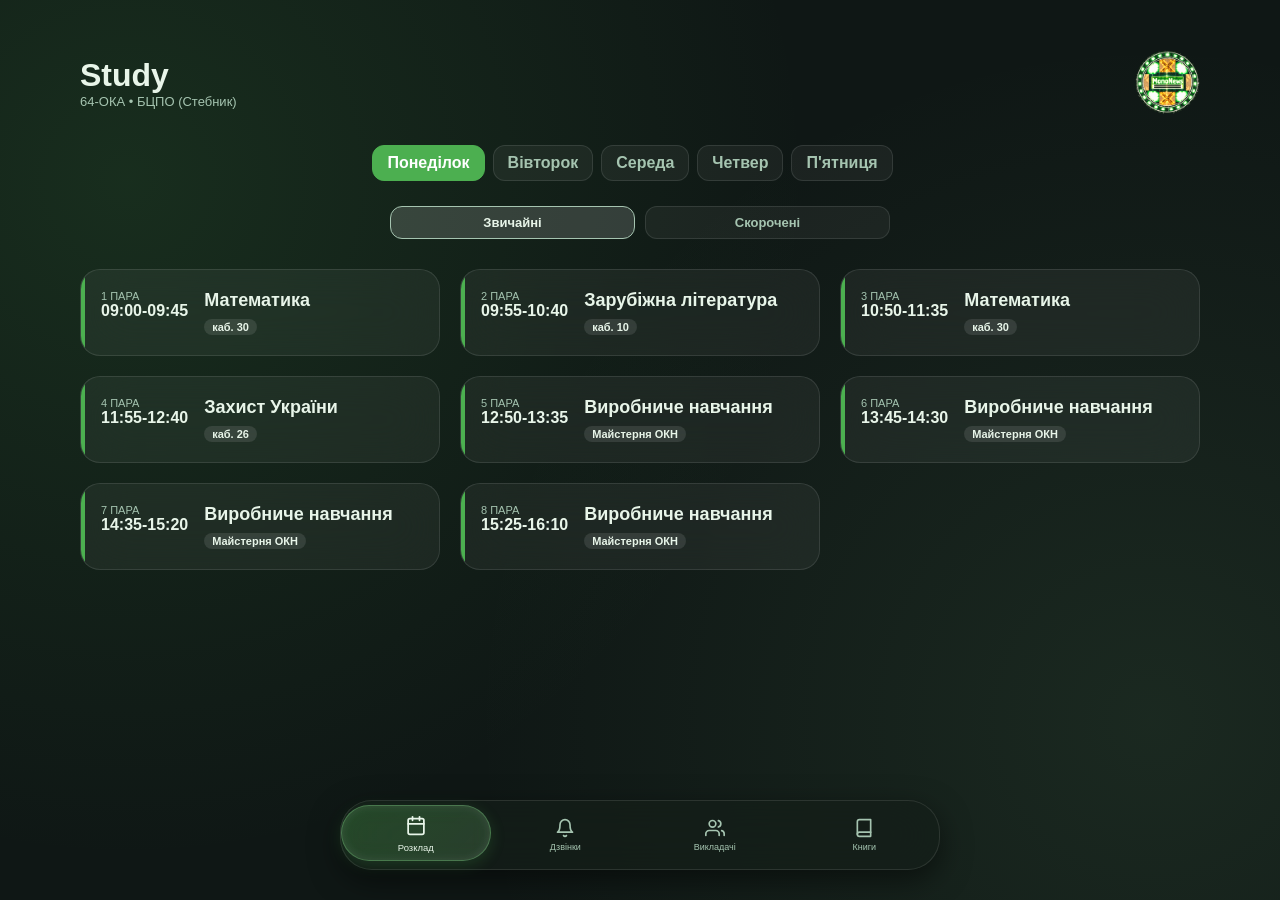
==== commit f0a878b4: "Change title from 'LAStudy' to 'Study'" ====
--- a/study/index.html
+++ b/study/index.html
@@ -3,11 +3,12 @@
 <head>
     <meta charset="UTF-8">
     <meta name="viewport" content="width=device-width, initial-scale=1.0, maximum-scale=1.0, user-scalable=no">
-    <title>LAStudy - БЦПО 64-ОКА</title>
+    <title>Study - БЦПО 64-ОКА</title>
     
     <link rel="manifest" href="manifest.json">
     <meta name="theme-color" content="#4CAF50">
     <meta name="apple-mobile-web-app-capable" content="yes">
+    <meta name="apple-mobile-web-app-title" content="Study">
     <meta name="apple-mobile-web-app-status-bar-style" content="black-translucent">
     <link rel="apple-touch-icon" href="stamp.png">
 
@@ -127,10 +128,10 @@
             touch-action: none;
         }
 
-        /* ТЕПЕРЬ ДЕЛИМ НА 4 ЧАСТИ */
         .nav-blob {
             position: absolute; top: 4px; left: 0;
-            width: calc(100% / 4); height: 56px;
+            width: calc(100% / 4);
+            height: 56px;
             background: linear-gradient(135deg, rgba(76, 175, 80, 0.3), rgba(129, 199, 132, 0.2));
             border: 1px solid rgba(129, 199, 132, 0.4);
             border-radius: 28px;
@@ -153,6 +154,29 @@
 
         .screen { display: none; } .screen.active { display: block; animation: fadeIn 0.3s ease; }
         @keyframes fadeIn { from { opacity: 0; transform: translateY(10px); } to { opacity: 1; transform: translateY(0); } }
+
+        /* =========================================
+           АДАПТАЦИЯ ДЛЯ ПЛАНШЕТОВ
+           ========================================= */
+        @media (min-width: 768px) {
+            .app-container { max-width: 900px; padding: 40px 40px 130px 40px; }
+            header { margin-bottom: 30px; }
+            .header-title h1 { font-size: 32px; }
+            .days-nav { justify-content: center; }
+            .schedule-mode-toggle { max-width: 500px; margin: 0 auto 30px auto; }
+            #scheduleList { display: grid; grid-template-columns: 1fr 1fr; gap: 20px; }
+            .class-card { margin-bottom: 0; padding: 20px; }
+            .info-col h3 { font-size: 18px; }
+            .time-start { font-size: 16px; }
+            .liquid-nav-container { max-width: 600px; height: 70px; bottom: 30px; }
+            #teachersList, #booksList { display: grid; grid-template-columns: 1fr 1fr; gap: 20px; }
+            .teacher-card, .book-card { margin-bottom: 0; }
+        }
+
+        @media (min-width: 1024px) {
+            .app-container { max-width: 1200px; }
+            #scheduleList { grid-template-columns: 1fr 1fr 1fr; }
+        }
     </style>
 </head>
 <body>
@@ -160,10 +184,9 @@
 <div class="app-container">
     <header>
         <div class="header-title">
-            <h1>LAStudy</h1>
+            <h1>Study</h1>
             <p>64-ОКА • БЦПО (Стебник)</p>
         </div>
-        <!-- Сюда просто загрузи новую картинку stamp.png -->
         <img src="stamp.png" alt="Logo" class="stamp-img">
     </header>
 
@@ -203,8 +226,6 @@
         <h2 style="margin-bottom: 15px;">Бібліотека</h2>
         <div id="booksList"></div>
     </div>
-
-    <!-- Вкладка налаштувань ПОВНІСТЮ УДАЛЕНА -->
 </div>
 
 <div class="liquid-nav-container" id="liquidNav">
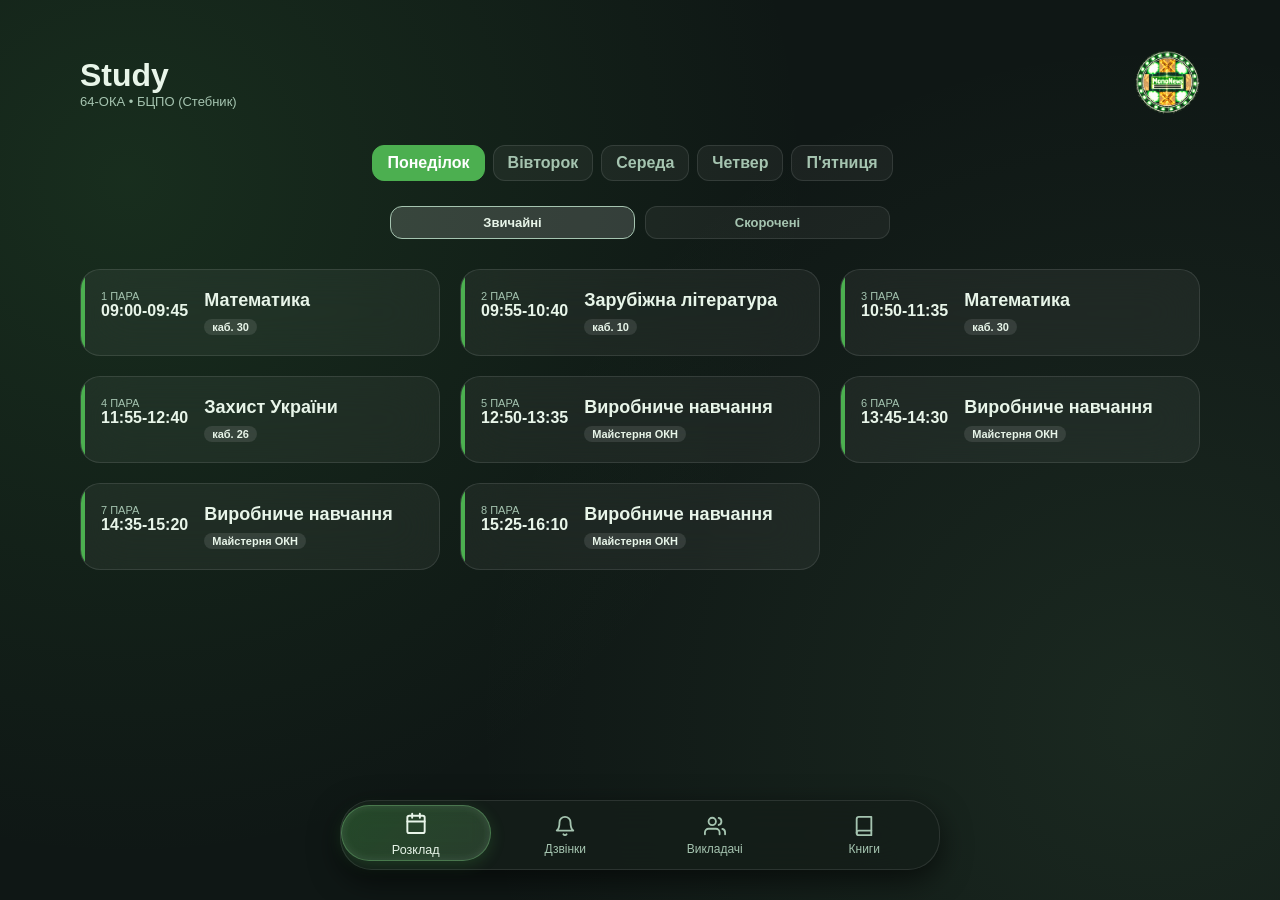
==== commit 77d48951: "Update styles for app layout and navigation Increased padding-bottom for app container and adjusted " ====
--- a/study/index.html
+++ b/study/index.html
@@ -35,12 +35,13 @@
         * { box-sizing: border-box; margin: 0; padding: 0; font-family: -apple-system, BlinkMacSystemFont, "Segoe UI", Roboto, sans-serif; -webkit-tap-highlight-color: transparent; }
         body { background: var(--bg); background-image: radial-gradient(circle at 10% 20%, rgba(76, 175, 80, 0.15) 0%, transparent 50%), radial-gradient(circle at 90% 80%, rgba(129, 199, 132, 0.1) 0%, transparent 50%); color: var(--text); min-height: 100vh; display: flex; justify-content: center; transition: background 0.5s; overflow-x: hidden; }
         
-        .app-container { width: 100%; max-width: 430px; padding: 20px 20px 130px 20px; position: relative; }
-        
-        header { display: flex; justify-content: space-between; align-items: center; margin-bottom: 20px; margin-top: 10px; }
+        /* Увеличили padding-bottom до 160px, чтобы навигация не наезжала на контент */
+        .app-container { width: 100%; max-width: 430px; padding: 20px 20px 160px 20px; position: relative; }
+        
+        header { display: flex; justify-content: space-between; align-items: center; margin-bottom: 20px; margin-top: 10px; transition: 0.3s; }
         .header-title h1 { font-size: 24px; font-weight: 800; }
         .header-title p { font-size: 13px; color: var(--text-muted); }
-        .stamp-img { width: 65px; height: 65px; border-radius: 50%; object-fit: cover; mix-blend-mode: screen; filter: contrast(1.2); }
+        .stamp-img { width: 65px; height: 65px; border-radius: 50%; object-fit: cover; mix-blend-mode: screen; filter: contrast(1.2); transition: 0.3s; }
 
         .days-nav { display: flex; gap: 8px; overflow-x: auto; padding-bottom: 10px; margin-bottom: 15px; padding-right: 15px; scrollbar-width: thin; }
         .days-nav::-webkit-scrollbar { height: 4px; }
@@ -119,13 +120,13 @@
         .liquid-nav-container {
             position: fixed; bottom: 20px; left: 50%; transform: translateX(-50%);
             width: calc(100% - 40px); max-width: 390px; height: 64px;
-            background: rgba(20, 30, 25, 0.7);
+            background: rgba(20, 30, 25, 0.85); /* Сделали чуть плотнее фон */
             backdrop-filter: blur(30px); -webkit-backdrop-filter: blur(30px);
             border: 1px solid var(--glass-border);
             border-radius: 32px;
-            box-shadow: 0 10px 30px rgba(0,0,0,0.5);
+            box-shadow: 0 10px 30px rgba(0,0,0,0.6);
             z-index: 100; display: flex; justify-content: space-around; align-items: center;
-            touch-action: none;
+            touch-action: none; transition: 0.3s;
         }
 
         .nav-blob {
@@ -145,21 +146,21 @@
         .nav-item {
             position: relative; z-index: 2; flex: 1; height: 100%;
             display: flex; flex-direction: column; justify-content: center; align-items: center;
-            color: var(--text-muted); font-size: 9px; cursor: pointer;
+            color: var(--text-muted); font-size: 10px; cursor: pointer;
             transition: color 0.3s, transform 0.3s;
         }
         .nav-item.active { color: var(--text); transform: scale(1.05); }
-        .nav-icon svg { width: 20px; height: 20px; stroke: currentColor; fill: none; stroke-width: 2; stroke-linecap: round; stroke-linejoin: round; transition: transform 0.3s; margin-bottom: 2px; }
+        .nav-icon svg { width: 22px; height: 22px; stroke: currentColor; fill: none; stroke-width: 2; stroke-linecap: round; stroke-linejoin: round; transition: transform 0.3s; margin-bottom: 2px; }
         .nav-item.active .nav-icon svg { transform: translateY(-2px); }
 
         .screen { display: none; } .screen.active { display: block; animation: fadeIn 0.3s ease; }
         @keyframes fadeIn { from { opacity: 0; transform: translateY(10px); } to { opacity: 1; transform: translateY(0); } }
 
         /* =========================================
-           АДАПТАЦИЯ ДЛЯ ПЛАНШЕТОВ
+           АДАПТАЦИЯ ДЛЯ ПЛАНШЕТОВ И БОЛЬШИХ ЭКРАНОВ
            ========================================= */
         @media (min-width: 768px) {
-            .app-container { max-width: 900px; padding: 40px 40px 130px 40px; }
+            .app-container { max-width: 900px; padding: 40px 40px 160px 40px; }
             header { margin-bottom: 30px; }
             .header-title h1 { font-size: 32px; }
             .days-nav { justify-content: center; }
@@ -169,6 +170,7 @@
             .info-col h3 { font-size: 18px; }
             .time-start { font-size: 16px; }
             .liquid-nav-container { max-width: 600px; height: 70px; bottom: 30px; }
+            .nav-item { font-size: 12px; }
             #teachersList, #booksList { display: grid; grid-template-columns: 1fr 1fr; gap: 20px; }
             .teacher-card, .book-card { margin-bottom: 0; }
         }
@@ -176,6 +178,28 @@
         @media (min-width: 1024px) {
             .app-container { max-width: 1200px; }
             #scheduleList { grid-template-columns: 1fr 1fr 1fr; }
+        }
+
+        /* =========================================
+           АДАПТАЦИЯ ДЛЯ ТЕЛЕФОНА В АЛЬБОМНОМ РЕЖИМЕ (Landscape)
+           ========================================= */
+        @media (max-height: 500px) and (orientation: landscape) {
+            .app-container { padding-top: 10px; padding-bottom: 90px; }
+            header { margin-top: 0; margin-bottom: 10px; }
+            .header-title h1 { font-size: 18px; }
+            .header-title p { display: none; } /* Скрываем подзаголовок */
+            .stamp-img { width: 40px; height: 40px; } /* Уменьшаем логотип */
+            
+            .days-nav { margin-bottom: 10px; padding-bottom: 5px; }
+            .day-btn { padding: 6px 10px; font-size: 12px; }
+            .schedule-mode-toggle { margin-bottom: 10px; }
+            .schedule-mode-toggle button { padding: 6px; font-size: 12px; }
+
+            /* Делаем навигацию компактной (только иконки) */
+            .liquid-nav-container { height: 50px; bottom: 10px; width: 90%; max-width: 500px; }
+            .nav-blob { height: 42px; border-radius: 20px; }
+            .nav-item span:not(.nav-icon) { display: none; } /* Скрываем текст */
+            .nav-icon svg { margin-bottom: 0; }
         }
     </style>
 </head>
@@ -509,7 +533,7 @@
                     <h3>${book.title}</h3>
                     <p>${book.author}</p>
                     <div class="book-actions">
-                        <a href="${book.file}" target="_blank" class="btn-book btn-read">Читати</a>
+                        <a href="reader.html?file=${book.file}" class="btn-book btn-read">Читати</a>
                         <a href="${book.file}" download class="btn-book btn-download">Скачати</a>
                     </div>
                 </div>
@@ -585,6 +609,7 @@
     navContainer.addEventListener('touchend', onDragEnd);
     
     window.addEventListener('resize', () => {
+        // Обновляем ширину при повороте экрана
         const newItemWidth = navContainer.offsetWidth / navItems.length;
         moveBlob(currentIndex);
     });
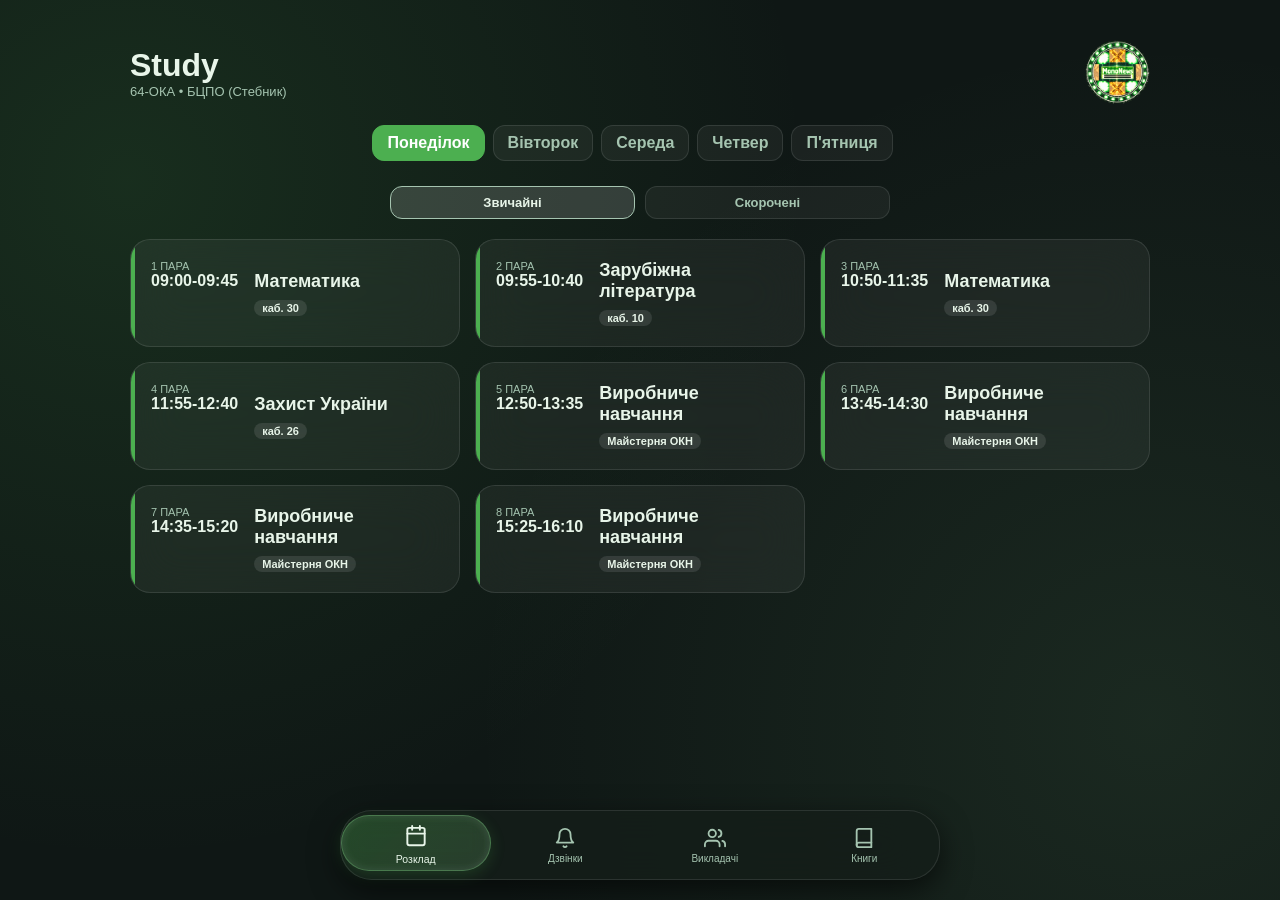
==== commit 2b6144b9: "Refactor CSS for improved responsiveness and layout Updated styles for responsiveness and adjusted l" ====
--- a/study/index.html
+++ b/study/index.html
@@ -35,7 +35,6 @@
         * { box-sizing: border-box; margin: 0; padding: 0; font-family: -apple-system, BlinkMacSystemFont, "Segoe UI", Roboto, sans-serif; -webkit-tap-highlight-color: transparent; }
         body { background: var(--bg); background-image: radial-gradient(circle at 10% 20%, rgba(76, 175, 80, 0.15) 0%, transparent 50%), radial-gradient(circle at 90% 80%, rgba(129, 199, 132, 0.1) 0%, transparent 50%); color: var(--text); min-height: 100vh; display: flex; justify-content: center; transition: background 0.5s; overflow-x: hidden; }
         
-        /* Увеличили padding-bottom до 160px, чтобы навигация не наезжала на контент */
         .app-container { width: 100%; max-width: 430px; padding: 20px 20px 160px 20px; position: relative; }
         
         header { display: flex; justify-content: space-between; align-items: center; margin-bottom: 20px; margin-top: 10px; transition: 0.3s; }
@@ -120,7 +119,7 @@
         .liquid-nav-container {
             position: fixed; bottom: 20px; left: 50%; transform: translateX(-50%);
             width: calc(100% - 40px); max-width: 390px; height: 64px;
-            background: rgba(20, 30, 25, 0.85); /* Сделали чуть плотнее фон */
+            background: rgba(20, 30, 25, 0.85);
             backdrop-filter: blur(30px); -webkit-backdrop-filter: blur(30px);
             border: 1px solid var(--glass-border);
             border-radius: 32px;
@@ -157,48 +156,43 @@
         @keyframes fadeIn { from { opacity: 0; transform: translateY(10px); } to { opacity: 1; transform: translateY(0); } }
 
         /* =========================================
-           АДАПТАЦИЯ ДЛЯ ПЛАНШЕТОВ И БОЛЬШИХ ЭКРАНОВ
+           УМНАЯ АДАПТАЦИЯ (СЕТКА) ДЛЯ ПЛАНШЕТОВ И АЛЬБОМНОГО РЕЖИМА
            ========================================= */
-        @media (min-width: 768px) {
-            .app-container { max-width: 900px; padding: 40px 40px 160px 40px; }
-            header { margin-bottom: 30px; }
+        @media (min-width: 700px), (orientation: landscape) and (min-height: 400px) {
+            .app-container { max-width: 1100px; padding: 30px 40px 160px 40px; }
+            header { margin-bottom: 20px; }
             .header-title h1 { font-size: 32px; }
             .days-nav { justify-content: center; }
-            .schedule-mode-toggle { max-width: 500px; margin: 0 auto 30px auto; }
-            #scheduleList { display: grid; grid-template-columns: 1fr 1fr; gap: 20px; }
+            .schedule-mode-toggle { max-width: 500px; margin: 0 auto 20px auto; }
+            
+            #scheduleList { 
+                display: grid; 
+                grid-template-columns: repeat(auto-fill, minmax(320px, 1fr)); 
+                gap: 15px; 
+            }
             .class-card { margin-bottom: 0; padding: 20px; }
             .info-col h3 { font-size: 18px; }
             .time-start { font-size: 16px; }
-            .liquid-nav-container { max-width: 600px; height: 70px; bottom: 30px; }
-            .nav-item { font-size: 12px; }
-            #teachersList, #booksList { display: grid; grid-template-columns: 1fr 1fr; gap: 20px; }
+            
+            .liquid-nav-container { max-width: 600px; height: 70px; bottom: 20px; }
+            #teachersList, #booksList { 
+                display: grid; 
+                grid-template-columns: repeat(auto-fill, minmax(320px, 1fr)); 
+                gap: 15px; 
+            }
             .teacher-card, .book-card { margin-bottom: 0; }
         }
 
-        @media (min-width: 1024px) {
-            .app-container { max-width: 1200px; }
-            #scheduleList { grid-template-columns: 1fr 1fr 1fr; }
-        }
-
-        /* =========================================
-           АДАПТАЦИЯ ДЛЯ ТЕЛЕФОНА В АЛЬБОМНОМ РЕЖИМЕ (Landscape)
-           ========================================= */
+        /* Уменьшаем шапку на телефоне в альбомной ориентации */
         @media (max-height: 500px) and (orientation: landscape) {
-            .app-container { padding-top: 10px; padding-bottom: 90px; }
+            .app-container { padding-top: 10px; }
             header { margin-top: 0; margin-bottom: 10px; }
-            .header-title h1 { font-size: 18px; }
-            .header-title p { display: none; } /* Скрываем подзаголовок */
-            .stamp-img { width: 40px; height: 40px; } /* Уменьшаем логотип */
-            
-            .days-nav { margin-bottom: 10px; padding-bottom: 5px; }
-            .day-btn { padding: 6px 10px; font-size: 12px; }
-            .schedule-mode-toggle { margin-bottom: 10px; }
-            .schedule-mode-toggle button { padding: 6px; font-size: 12px; }
-
-            /* Делаем навигацию компактной (только иконки) */
-            .liquid-nav-container { height: 50px; bottom: 10px; width: 90%; max-width: 500px; }
+            .header-title h1 { font-size: 20px; }
+            .header-title p { display: none; }
+            .stamp-img { width: 40px; height: 40px; }
+            .liquid-nav-container { height: 50px; bottom: 10px; }
             .nav-blob { height: 42px; border-radius: 20px; }
-            .nav-item span:not(.nav-icon) { display: none; } /* Скрываем текст */
+            .nav-item span:not(.nav-icon) { display: none; }
             .nav-icon svg { margin-bottom: 0; }
         }
     </style>
@@ -609,7 +603,6 @@
     navContainer.addEventListener('touchend', onDragEnd);
     
     window.addEventListener('resize', () => {
-        // Обновляем ширину при повороте экрана
         const newItemWidth = navContainer.offsetWidth / navItems.length;
         moveBlob(currentIndex);
     });
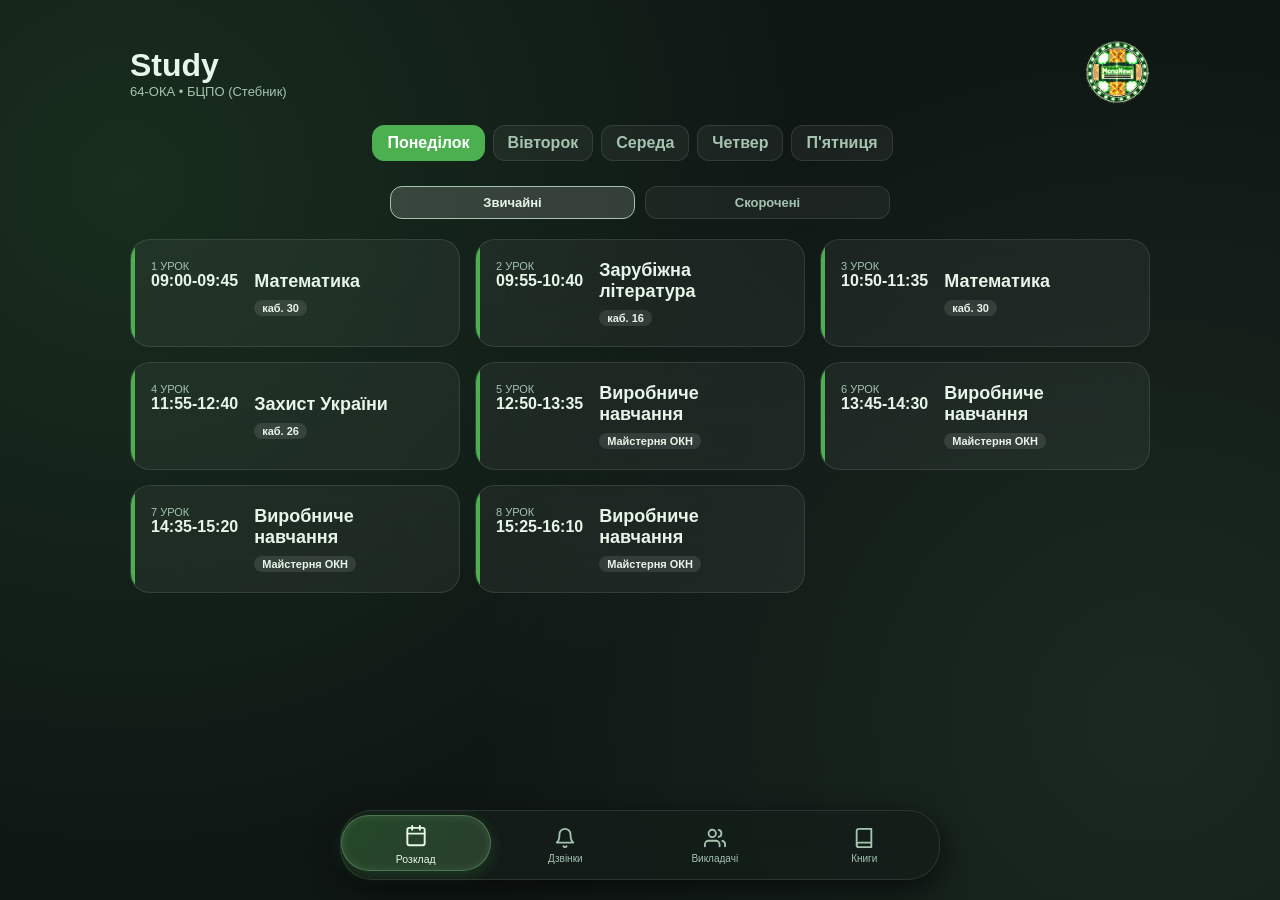
==== commit 9efc53da: "Modify app-container padding and lesson label Updated padding in app-container and changed 'пара' to" ====
--- a/study/index.html
+++ b/study/index.html
@@ -35,7 +35,7 @@
         * { box-sizing: border-box; margin: 0; padding: 0; font-family: -apple-system, BlinkMacSystemFont, "Segoe UI", Roboto, sans-serif; -webkit-tap-highlight-color: transparent; }
         body { background: var(--bg); background-image: radial-gradient(circle at 10% 20%, rgba(76, 175, 80, 0.15) 0%, transparent 50%), radial-gradient(circle at 90% 80%, rgba(129, 199, 132, 0.1) 0%, transparent 50%); color: var(--text); min-height: 100vh; display: flex; justify-content: center; transition: background 0.5s; overflow-x: hidden; }
         
-        .app-container { width: 100%; max-width: 430px; padding: 20px 20px 160px 20px; position: relative; }
+        .app-container { width: 100%; max-width: 430px; padding: 20px 20px 130px 20px; position: relative; }
         
         header { display: flex; justify-content: space-between; align-items: center; margin-bottom: 20px; margin-top: 10px; transition: 0.3s; }
         .header-title h1 { font-size: 24px; font-weight: 800; }
@@ -155,9 +155,7 @@
         .screen { display: none; } .screen.active { display: block; animation: fadeIn 0.3s ease; }
         @keyframes fadeIn { from { opacity: 0; transform: translateY(10px); } to { opacity: 1; transform: translateY(0); } }
 
-        /* =========================================
-           УМНАЯ АДАПТАЦИЯ (СЕТКА) ДЛЯ ПЛАНШЕТОВ И АЛЬБОМНОГО РЕЖИМА
-           ========================================= */
+        /* УМНАЯ АДАПТАЦИЯ ДЛЯ ПЛАНШЕТОВ И АЛЬБОМНОГО РЕЖИМА */
         @media (min-width: 700px), (orientation: landscape) and (min-height: 400px) {
             .app-container { max-width: 1100px; padding: 30px 40px 160px 40px; }
             header { margin-bottom: 20px; }
@@ -181,19 +179,6 @@
                 gap: 15px; 
             }
             .teacher-card, .book-card { margin-bottom: 0; }
-        }
-
-        /* Уменьшаем шапку на телефоне в альбомной ориентации */
-        @media (max-height: 500px) and (orientation: landscape) {
-            .app-container { padding-top: 10px; }
-            header { margin-top: 0; margin-bottom: 10px; }
-            .header-title h1 { font-size: 20px; }
-            .header-title p { display: none; }
-            .stamp-img { width: 40px; height: 40px; }
-            .liquid-nav-container { height: 50px; bottom: 10px; }
-            .nav-blob { height: 42px; border-radius: 20px; }
-            .nav-item span:not(.nav-icon) { display: none; }
-            .nav-icon svg { margin-bottom: 0; }
         }
     </style>
 </head>
@@ -429,9 +414,10 @@
             card.dataset.start = startMins;
             card.dataset.end = endMins;
             
+            // ЗДЕСЬ ИЗМЕНЕНО "пара" НА "урок"
             let html = `
                 <div class="time-col">
-                    <span class="lesson-num">${lesson.num} пара</span>
+                    <span class="lesson-num">${lesson.num} урок</span>
                     <span class="time-start ${isShortenedMode ? 'short-time' : ''}">${displayTime}</span>
                 </div>
                 <div class="info-col">
